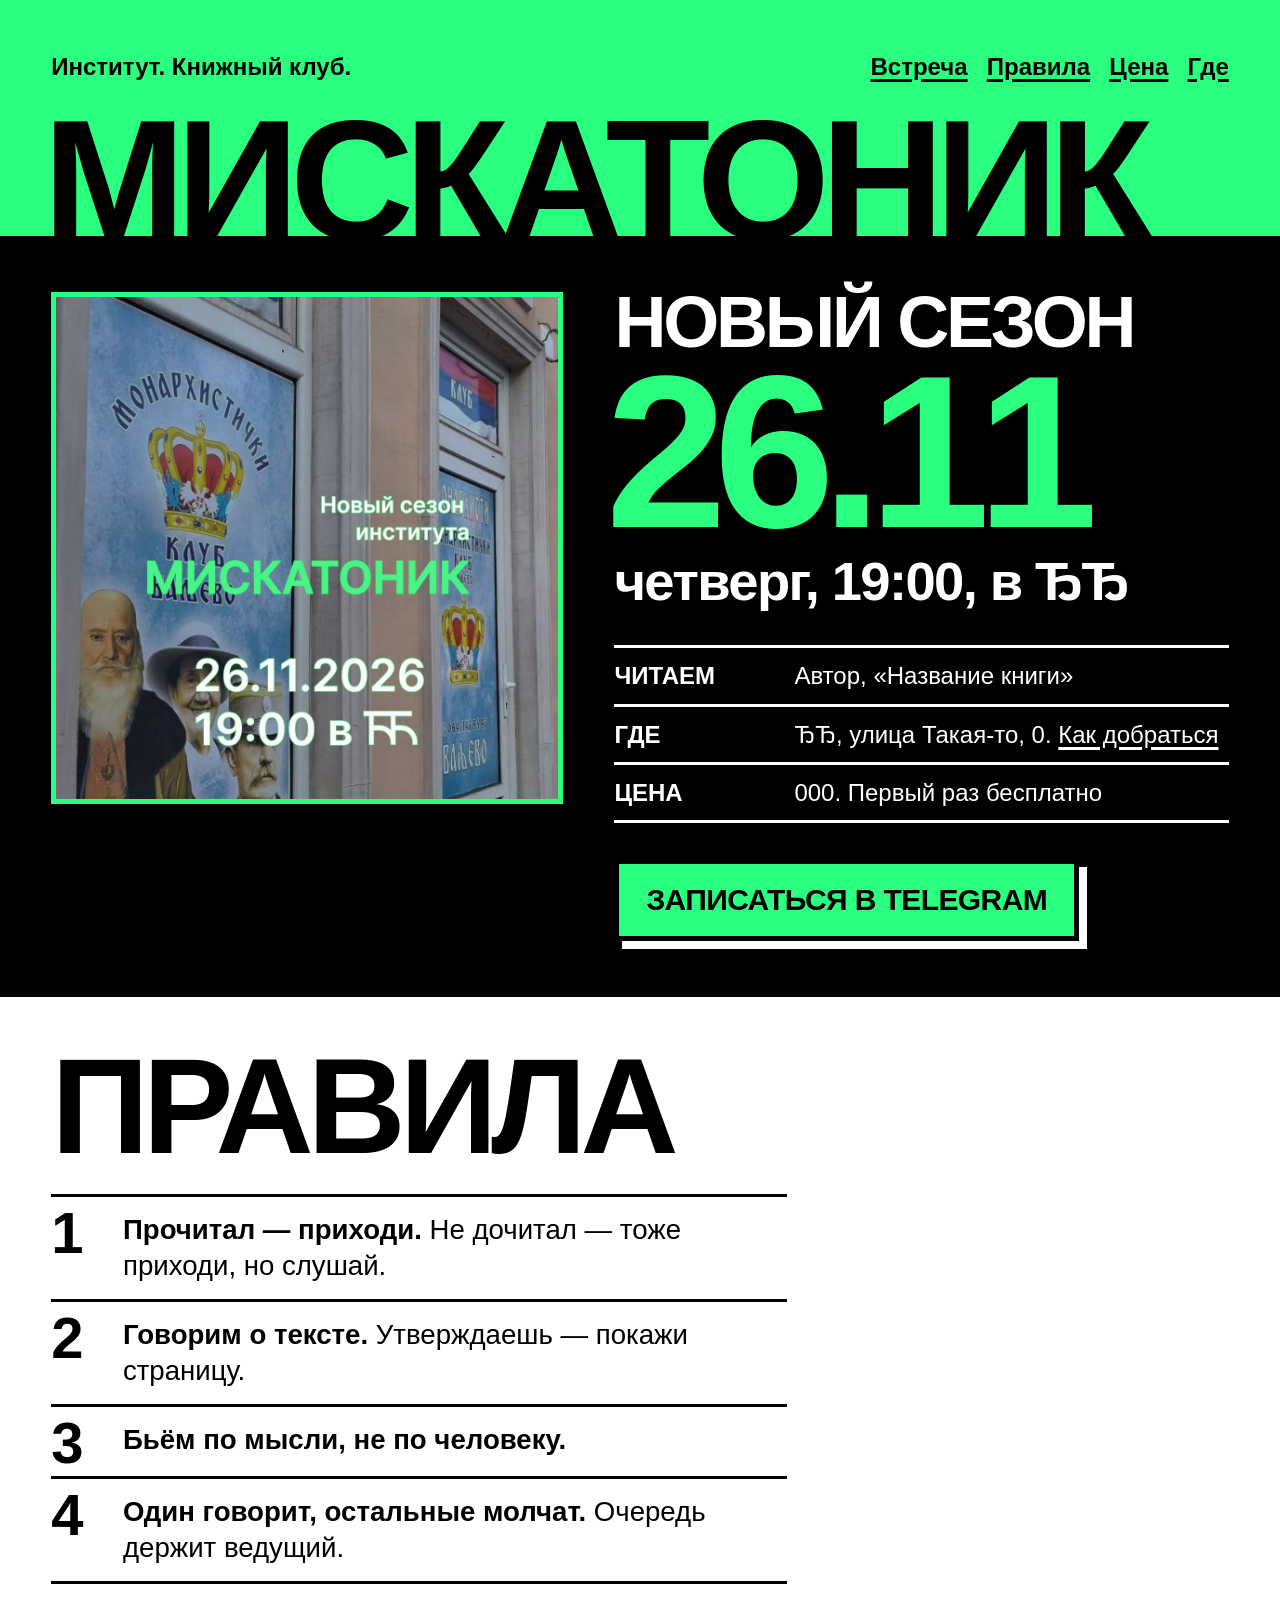
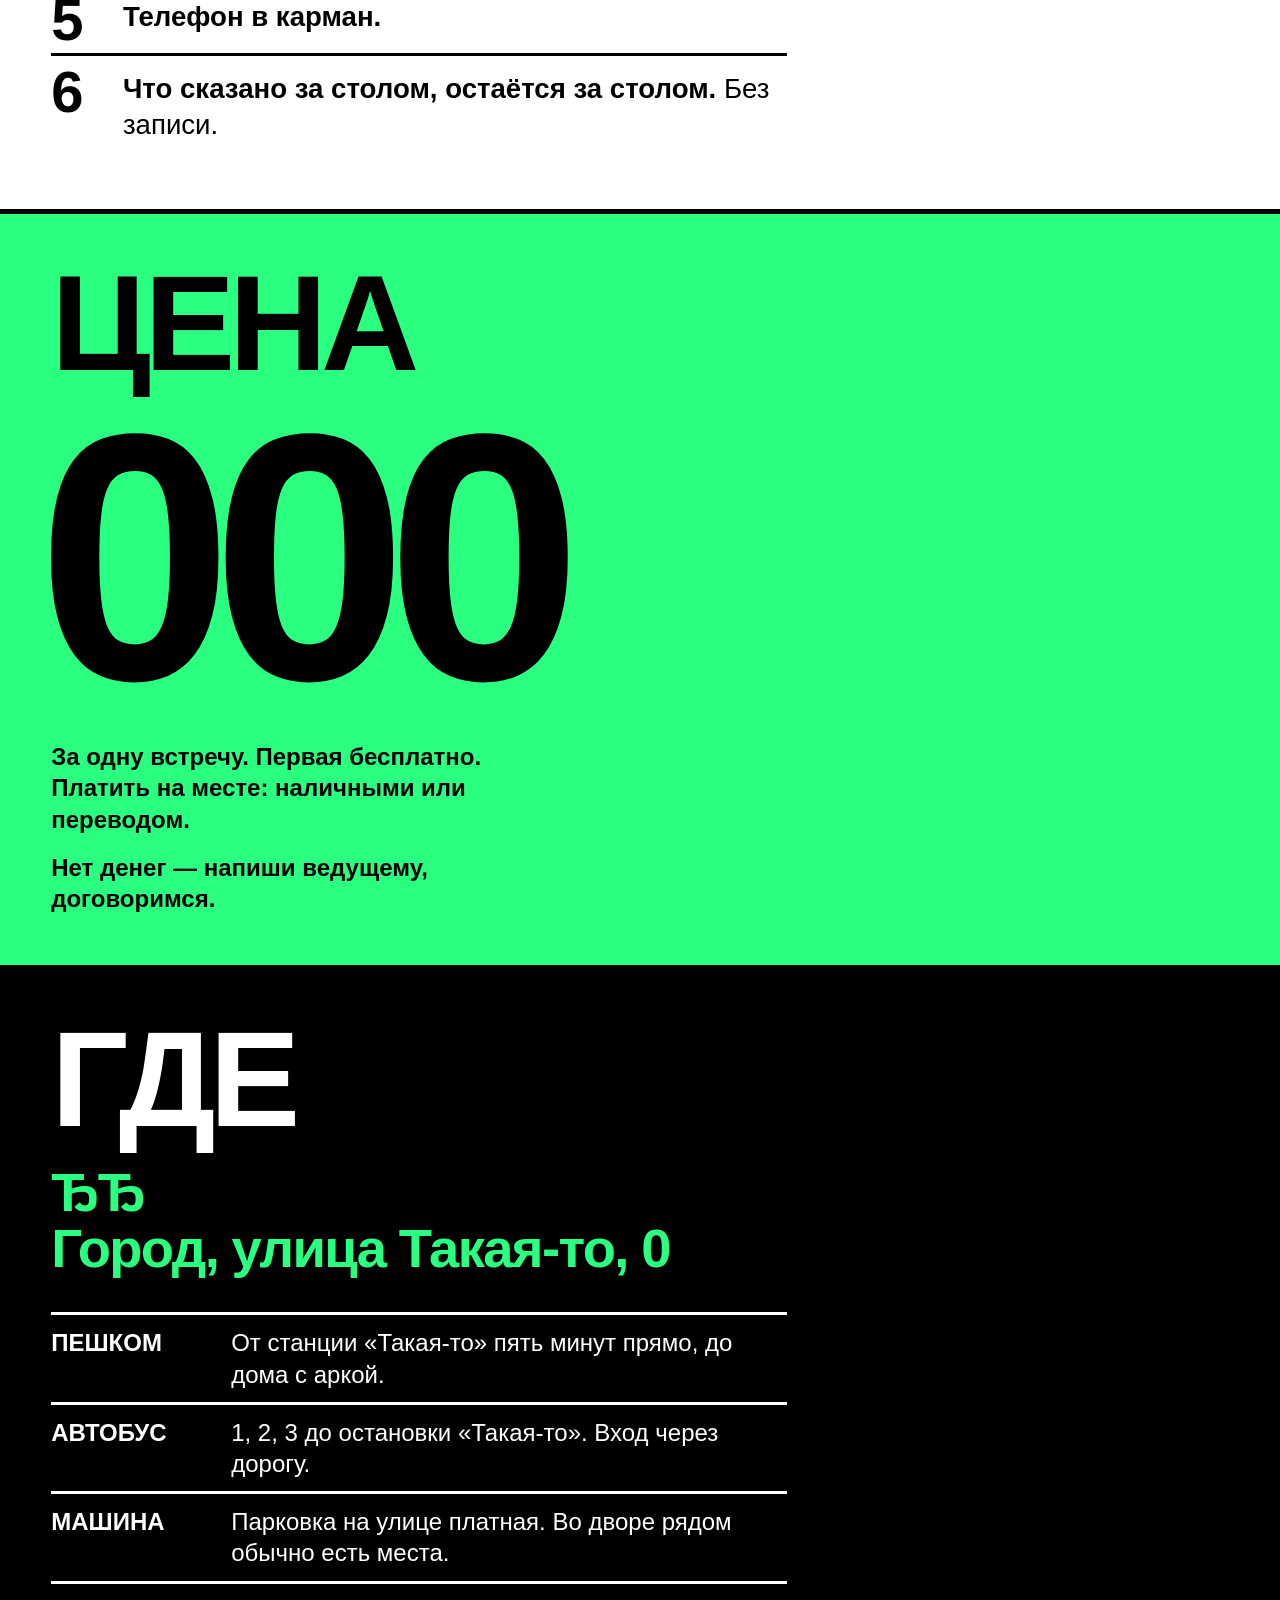
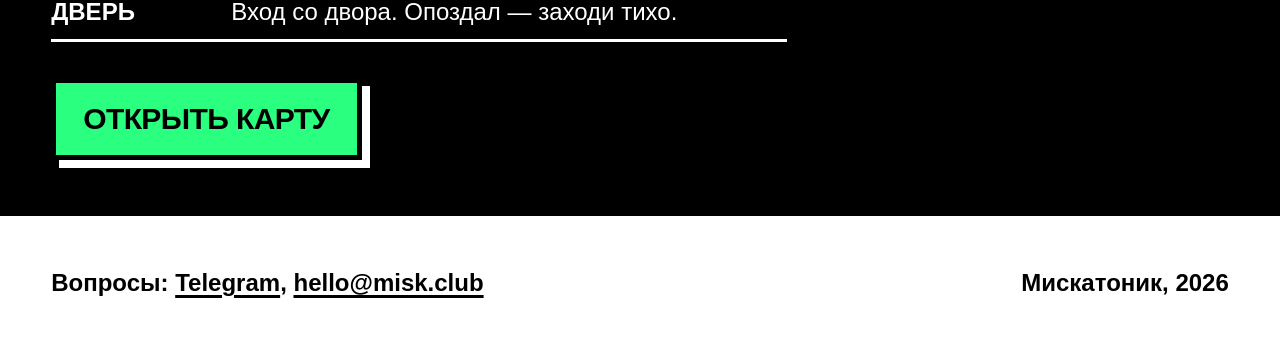
==== docs/index.html @ 35dc19da "chore: move site into docs/ and add CLAUDE.md Pages now serves only docs/, so files in the repo root" ====
<!doctype html>
<html lang="ru">
<head>
  <meta charset="utf-8">
  <meta name="viewport" content="width=device-width, initial-scale=1">
  <title>Мискатоник — книжный клуб</title>
  <meta name="description" content="Институт Мискатоник, книжный клуб. Новый сезон: 26.11.2026, 19:00. Правила, цена, как добраться.">
  <meta property="og:title" content="Мискатоник — книжный клуб">
  <meta property="og:description" content="Новый сезон: 26.11.2026, 19:00.">
  <meta property="og:image" content="https://misk.club/afisha.jpg">
  <meta property="og:type" content="website">
  <meta property="og:url" content="https://misk.club/">
  <meta name="theme-color" content="#2bff80">
  <link rel="icon" href="favicon.svg" type="image/svg+xml">
  <link rel="stylesheet" href="style.css">
</head>
<body>

<header class="top">
  <p class="kicker">Институт. Книжный клуб.</p>
  <nav>
    <a href="#vstrecha">Встреча</a>
    <a href="#pravila">Правила</a>
    <a href="#cena">Цена</a>
    <a href="#gde">Где</a>
  </nav>
  <h1>Мискатоник</h1>
</header>

<main>

  <!-- ═══ БЛИЖАЙШАЯ ВСТРЕЧА ═══
       Перед каждой встречей: заменить afisha.jpg и текст в этом блоке. -->
  <section id="vstrecha" class="meeting">
    <img class="poster" src="afisha.jpg" width="1080" height="1080"
         alt="Афиша: новый сезон института Мискатоник, 26.11.2026, 19:00, в ЂЂ">

    <div class="info">
      <h2>Новый сезон</h2>
      <p class="date"><time datetime="2026-11-26T19:00">26.11</time></p>
      <p class="time">четверг, 19:00, в ЂЂ</p>

      <dl>
        <div><dt>Читаем</dt><dd>Автор, «Название книги»</dd></div>
        <div><dt>Где</dt><dd>ЂЂ, улица Такая-то, 0. <a href="#gde">Как добраться</a></dd></div>
        <div><dt>Цена</dt><dd>000. Первый раз бесплатно</dd></div>
      </dl>

      <a class="button" href="https://t.me/CHANGE_ME">Записаться в Telegram</a>
    </div>
  </section>

  <section id="pravila" class="rules">
    <h2>Правила</h2>
    <ol>
      <li><b>Прочитал — приходи.</b> Не дочитал — тоже приходи, но слушай.</li>
      <li><b>Говорим о тексте.</b> Утверждаешь — покажи страницу.</li>
      <li><b>Бьём по мысли, не по человеку.</b></li>
      <li><b>Один говорит, остальные молчат.</b> Очередь держит ведущий.</li>
      <li><b>Телефон в карман.</b></li>
      <li><b>Что сказано за столом, остаётся за столом.</b> Без записи.</li>
    </ol>
  </section>

  <section id="cena" class="price">
    <h2>Цена</h2>
    <p class="sum">000</p>
    <p>За одну встречу. Первая бесплатно.<br>Платить на месте: наличными или переводом.</p>
    <p>Нет денег — напиши ведущему, договоримся.</p>
  </section>

  <section id="gde" class="place">
    <h2>Где</h2>
    <p class="address">ЂЂ<br>Город, улица Такая-то, 0</p>
    <dl>
      <div><dt>Пешком</dt><dd>От станции «Такая-то» пять минут прямо, до дома с аркой.</dd></div>
      <div><dt>Автобус</dt><dd>1, 2, 3 до остановки «Такая-то». Вход через дорогу.</dd></div>
      <div><dt>Машина</dt><dd>Парковка на улице платная. Во дворе рядом обычно есть места.</dd></div>
      <div><dt>Дверь</dt><dd>Вход со двора. Опоздал — заходи тихо.</dd></div>
    </dl>
    <a class="button" href="https://maps.google.com/?q=CHANGE_ME">Открыть карту</a>
  </section>

</main>

<footer>
  <p>Вопросы: <a href="https://t.me/CHANGE_ME">Telegram</a>, <a href="mailto:hello@misk.club">hello@misk.club</a></p>
  <p>Мискатоник, 2026</p>
</footer>

</body>
</html>
---- docs/style.css ----
/* Мискатоник. Три цвета, один системный шрифт, ни одного запроса наружу. */

:root {
  --green: #2bff80;
  --black: #000;
  --white: #fff;
  --line: 5px;
  --pad: clamp(1rem, 4vw, 3.5rem);
  color-scheme: light;
}

*, *::before, *::after { box-sizing: border-box; }

html { scroll-behavior: smooth; -webkit-text-size-adjust: 100%; text-size-adjust: 100%; }

body {
  margin: 0;
  background: var(--white);
  color: var(--black);
  font-family: "Helvetica Neue", Helvetica, Arial, "Liberation Sans", sans-serif;
  font-size: clamp(1.15rem, 1rem + .7vw, 1.5rem);
  line-height: 1.3;
  font-weight: 500;
}

::selection { background: var(--black); color: var(--green); }

p, h1, h2, ol, dl, dd { margin: 0; }
b { font-weight: 800; }

a { color: inherit; text-decoration-thickness: .12em; text-underline-offset: .15em; }
a:hover { background: var(--black); color: var(--green); text-decoration: none; }
a:focus-visible { outline: var(--line) solid #00f; outline-offset: 3px; }

h2 {
  font-size: clamp(3rem, 11vw, 8.5rem);
  font-weight: 900;
  line-height: .86;
  letter-spacing: -.045em;
  text-transform: uppercase;
}

section, footer { padding: var(--pad); border-top: var(--line) solid var(--black); scroll-margin-top: 0; }

/* ─── Шапка: имя во всю ширину ─── */

.top {
  display: grid;
  grid-template-columns: 1fr auto;
  align-items: start;
  gap: .5rem 2rem;
  padding: var(--pad) var(--pad) 0;
  background: var(--green);
  overflow: hidden;
}
.kicker { font-weight: 800; }
.top nav { display: flex; flex-wrap: wrap; justify-content: flex-end; gap: .1rem 1.2rem; font-weight: 800; }
.top h1 {
  grid-column: 1 / -1;
  margin: .12em 0 -.07em -.05em;
  font-size: 13.4vw;
  font-weight: 900;
  line-height: .8;
  letter-spacing: -.055em;
  text-transform: uppercase;
  white-space: nowrap;
}

/* ─── Встреча ─── */

.meeting {
  display: grid;
  gap: var(--pad);
  background: var(--black);
  color: var(--white);
}
.poster {
  display: block;
  width: 100%;
  height: auto;
  border: var(--line) solid var(--green);
}
.meeting h2 { font-size: clamp(2rem, 6vw, 4.5rem); }
.date {
  margin: .04em 0 0 -.04em;
  font-size: clamp(6.5rem, 30vw, 17rem);
  font-weight: 900;
  line-height: .82;
  letter-spacing: -.06em;
  color: var(--green);
}
.time {
  margin-top: .25em;
  font-size: clamp(1.7rem, 5.2vw, 3.4rem);
  font-weight: 900;
  line-height: 1;
  letter-spacing: -.03em;
}

dl { margin: 1.5em 0; }
dl div {
  display: grid;
  grid-template-columns: 5.2em 1fr;
  gap: 1em;
  padding: .5em 0;
  border-top: 3px solid currentColor;
}
dl div:last-child { border-bottom: 3px solid currentColor; }
dt { font-weight: 900; text-transform: uppercase; }

.meeting a:hover { background: var(--green); color: var(--black); }

.button {
  display: inline-block;
  padding: .55em .9em;
  font-size: 1.25em;
  font-weight: 900;
  text-transform: uppercase;
  letter-spacing: -.02em;
  text-decoration: none;
  color: var(--black);
  background: var(--green);
  border: var(--line) solid var(--black);
  box-shadow: 8px 8px 0 var(--black);
}
.meeting .button { box-shadow: 8px 8px 0 var(--white); }
.button:hover, .meeting .button:hover {
  background: var(--white);
  color: var(--black);
  transform: translate(8px, 8px);
  box-shadow: none;
}

/* ─── Правила ─── */

.rules ol {
  margin-top: 1.2em;
  padding: 0;
  list-style: none;
  counter-reset: r;
  max-width: 46rem;
}
.rules li {
  counter-increment: r;
  position: relative;
  min-height: 2.6em;
  padding: .55em 0 .55em 2.6em;
  border-top: 3px solid var(--black);
  font-size: 1.15em;
}
.rules li::before {
  content: counter(r);
  position: absolute;
  left: 0;
  top: .14em;
  font-size: 2.1em;
  font-weight: 900;
  line-height: 1;
  letter-spacing: -.05em;
}

/* ─── Цена ─── */

.price { background: var(--green); }
.sum {
  font-size: clamp(7rem, 34vw, 22rem);
  font-weight: 900;
  line-height: .8;
  letter-spacing: -.06em;
  margin: .1em 0 .12em -.04em;
}
.price p + p { margin-top: .7em; }
.price p:not(.sum) { max-width: 30rem; font-weight: 700; }

/* ─── Где ─── */

.place { background: var(--black); color: var(--white); }
.place .button { box-shadow: 8px 8px 0 var(--white); }
.place dl { max-width: 46rem; }
.address {
  margin-top: .5em;
  font-size: clamp(1.7rem, 5.2vw, 3.4rem);
  font-weight: 900;
  line-height: 1.02;
  letter-spacing: -.03em;
  color: var(--green);
}

footer { display: flex; flex-wrap: wrap; justify-content: space-between; gap: .5rem 2rem; font-weight: 800; }

/* ─── Широкий экран ─── */

@media (min-width: 56rem) {
  .meeting { grid-template-columns: minmax(0, 5fr) minmax(0, 6fr); align-items: start; }
  .date { font-size: clamp(8rem, 17vw, 17rem); }
  dl div { grid-template-columns: 6.5em 1fr; }
}

@media (prefers-reduced-motion: reduce) {
  html { scroll-behavior: auto; }
  .button:hover { transform: none; }
}
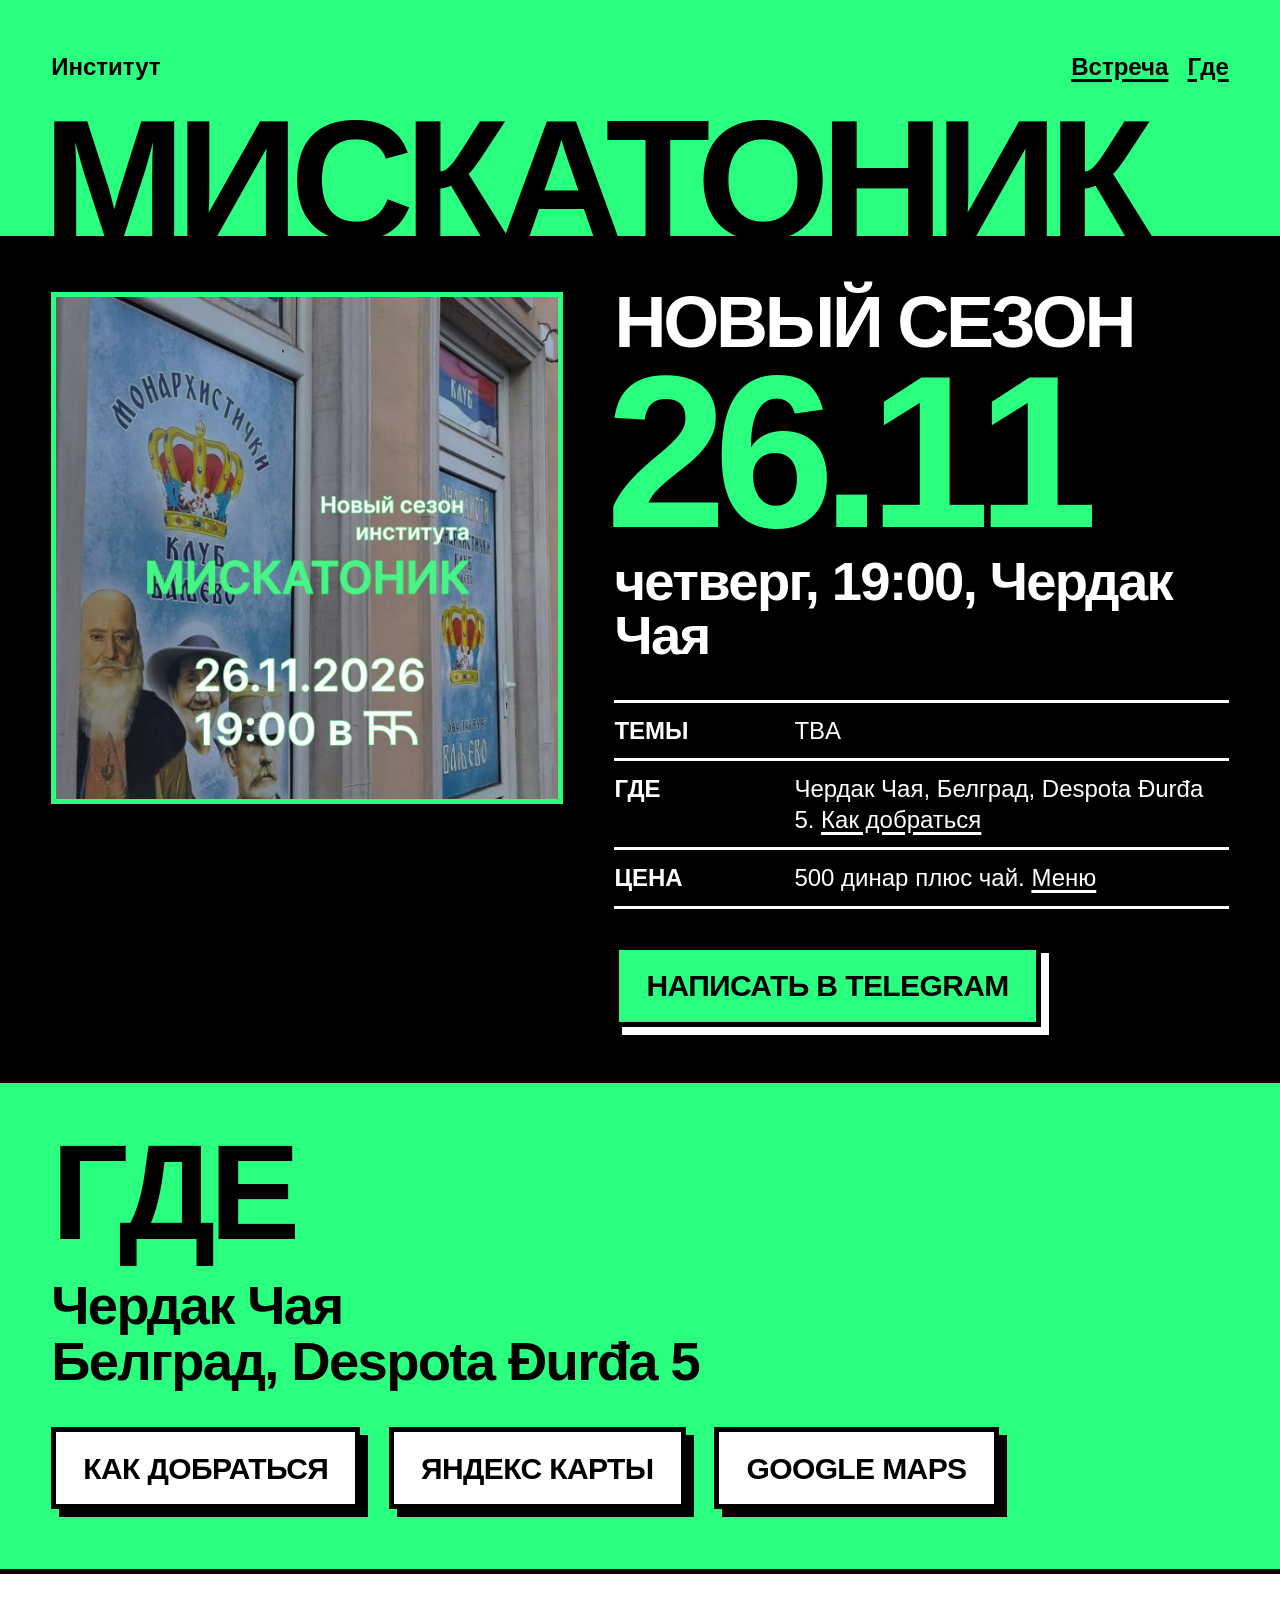
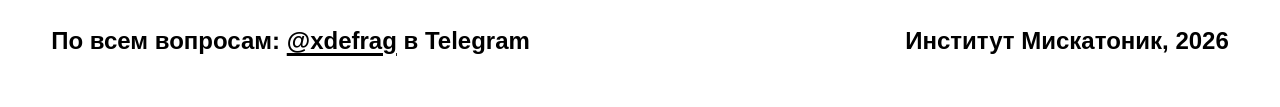
==== commit 6d57a622: "feat: replace placeholder content with real meeting details Present the site as an institute rather " ====
--- a/docs/index.html
+++ b/docs/index.html
@@ -3,25 +3,25 @@
 <head>
   <meta charset="utf-8">
   <meta name="viewport" content="width=device-width, initial-scale=1">
-  <title>Мискатоник — книжный клуб</title>
-  <meta name="description" content="Институт Мискатоник, книжный клуб. Новый сезон: 26.11.2026, 19:00. Правила, цена, как добраться.">
-  <meta property="og:title" content="Мискатоник — книжный клуб">
-  <meta property="og:description" content="Новый сезон: 26.11.2026, 19:00.">
+  <title>Институт Мискатоник</title>
+  <meta name="description" content="Институт Мискатоник. Новый сезон: 26.11.2026, 19:00, Чердак Чая, Белград.">
+  <meta property="og:title" content="Институт Мискатоник">
+  <meta property="og:description" content="Новый сезон: 26.11.2026, 19:00, Чердак Чая, Белград.">
   <meta property="og:image" content="https://misk.club/afisha.jpg">
   <meta property="og:type" content="website">
   <meta property="og:url" content="https://misk.club/">
   <meta name="theme-color" content="#2bff80">
-  <link rel="icon" href="favicon.svg" type="image/svg+xml">
+  <link rel="icon" href="favicon.ico" sizes="48x48">
+  <link rel="icon" href="favicon.png" type="image/png" sizes="192x192">
+  <link rel="apple-touch-icon" href="apple-touch-icon.png">
   <link rel="stylesheet" href="style.css">
 </head>
 <body>
 
 <header class="top">
-  <p class="kicker">Институт. Книжный клуб.</p>
+  <p class="kicker">Институт</p>
   <nav>
     <a href="#vstrecha">Встреча</a>
-    <a href="#pravila">Правила</a>
-    <a href="#cena">Цена</a>
     <a href="#gde">Где</a>
   </nav>
   <h1>Мискатоник</h1>
@@ -33,59 +33,38 @@
        Перед каждой встречей: заменить afisha.jpg и текст в этом блоке. -->
   <section id="vstrecha" class="meeting">
     <img class="poster" src="afisha.jpg" width="1080" height="1080"
-         alt="Афиша: новый сезон института Мискатоник, 26.11.2026, 19:00, в ЂЂ">
+         alt="Афиша: новый сезон института Мискатоник, 26.11.2026, 19:00">
 
     <div class="info">
       <h2>Новый сезон</h2>
       <p class="date"><time datetime="2026-11-26T19:00">26.11</time></p>
-      <p class="time">четверг, 19:00, в ЂЂ</p>
+      <p class="time">четверг, 19:00, Чердак Чая</p>
 
       <dl>
-        <div><dt>Читаем</dt><dd>Автор, «Название книги»</dd></div>
-        <div><dt>Где</dt><dd>ЂЂ, улица Такая-то, 0. <a href="#gde">Как добраться</a></dd></div>
-        <div><dt>Цена</dt><dd>000. Первый раз бесплатно</dd></div>
+        <div><dt>Темы</dt><dd>TBA</dd></div>
+        <div><dt>Где</dt><dd>Чердак Чая, Белград, Despota Đurđa 5. <a href="#gde">Как добраться</a></dd></div>
+        <div><dt>Цена</dt><dd>500 динар плюс чай. <a href="https://t.me/cardak_caja/645">Меню</a></dd></div>
       </dl>
 
-      <a class="button" href="https://t.me/CHANGE_ME">Записаться в Telegram</a>
+      <a class="button" href="https://t.me/xdefrag">Написать в Telegram</a>
     </div>
-  </section>
-
-  <section id="pravila" class="rules">
-    <h2>Правила</h2>
-    <ol>
-      <li><b>Прочитал — приходи.</b> Не дочитал — тоже приходи, но слушай.</li>
-      <li><b>Говорим о тексте.</b> Утверждаешь — покажи страницу.</li>
-      <li><b>Бьём по мысли, не по человеку.</b></li>
-      <li><b>Один говорит, остальные молчат.</b> Очередь держит ведущий.</li>
-      <li><b>Телефон в карман.</b></li>
-      <li><b>Что сказано за столом, остаётся за столом.</b> Без записи.</li>
-    </ol>
-  </section>
-
-  <section id="cena" class="price">
-    <h2>Цена</h2>
-    <p class="sum">000</p>
-    <p>За одну встречу. Первая бесплатно.<br>Платить на месте: наличными или переводом.</p>
-    <p>Нет денег — напиши ведущему, договоримся.</p>
   </section>
 
   <section id="gde" class="place">
     <h2>Где</h2>
-    <p class="address">ЂЂ<br>Город, улица Такая-то, 0</p>
-    <dl>
-      <div><dt>Пешком</dt><dd>От станции «Такая-то» пять минут прямо, до дома с аркой.</dd></div>
-      <div><dt>Автобус</dt><dd>1, 2, 3 до остановки «Такая-то». Вход через дорогу.</dd></div>
-      <div><dt>Машина</dt><dd>Парковка на улице платная. Во дворе рядом обычно есть места.</dd></div>
-      <div><dt>Дверь</dt><dd>Вход со двора. Опоздал — заходи тихо.</dd></div>
-    </dl>
-    <a class="button" href="https://maps.google.com/?q=CHANGE_ME">Открыть карту</a>
+    <p class="address">Чердак Чая<br>Белград, Despota Đurđa 5</p>
+    <p class="buttons">
+      <a class="button" href="https://t.me/cardak_caja/670">Как добраться</a>
+      <a class="button" href="https://yandex.com/maps/-/CHulU-nl">Яндекс Карты</a>
+      <a class="button" href="https://maps.app.goo.gl/wamKNVXH8pqMKkBo6">Google Maps</a>
+    </p>
   </section>
 
 </main>
 
 <footer>
-  <p>Вопросы: <a href="https://t.me/CHANGE_ME">Telegram</a>, <a href="mailto:hello@misk.club">hello@misk.club</a></p>
-  <p>Мискатоник, 2026</p>
+  <p>По всем вопросам: <a href="https://t.me/xdefrag">@xdefrag</a> в Telegram</p>
+  <p>Институт Мискатоник, 2026</p>
 </footer>
 
 </body>
--- a/docs/style.css
+++ b/docs/style.css
@@ -131,60 +131,19 @@
   box-shadow: none;
 }
 
-/* ─── Правила ─── */
-
-.rules ol {
-  margin-top: 1.2em;
-  padding: 0;
-  list-style: none;
-  counter-reset: r;
-  max-width: 46rem;
-}
-.rules li {
-  counter-increment: r;
-  position: relative;
-  min-height: 2.6em;
-  padding: .55em 0 .55em 2.6em;
-  border-top: 3px solid var(--black);
-  font-size: 1.15em;
-}
-.rules li::before {
-  content: counter(r);
-  position: absolute;
-  left: 0;
-  top: .14em;
-  font-size: 2.1em;
-  font-weight: 900;
-  line-height: 1;
-  letter-spacing: -.05em;
-}
-
-/* ─── Цена ─── */
-
-.price { background: var(--green); }
-.sum {
-  font-size: clamp(7rem, 34vw, 22rem);
-  font-weight: 900;
-  line-height: .8;
-  letter-spacing: -.06em;
-  margin: .1em 0 .12em -.04em;
-}
-.price p + p { margin-top: .7em; }
-.price p:not(.sum) { max-width: 30rem; font-weight: 700; }
-
 /* ─── Где ─── */
 
-.place { background: var(--black); color: var(--white); }
-.place .button { box-shadow: 8px 8px 0 var(--white); }
-.place dl { max-width: 46rem; }
+.place { background: var(--green); }
 .address {
   margin-top: .5em;
   font-size: clamp(1.7rem, 5.2vw, 3.4rem);
   font-weight: 900;
   line-height: 1.02;
   letter-spacing: -.03em;
-  color: var(--green);
 }
+.buttons { display: flex; flex-wrap: wrap; gap: 1.4rem 1.8rem; margin: 1.6em 0 8px; }
+.place .button { background: var(--white); }
+.place .button:hover { background: var(--black); color: var(--green); }
 
 footer { display: flex; flex-wrap: wrap; justify-content: space-between; gap: .5rem 2rem; font-weight: 800; }
 
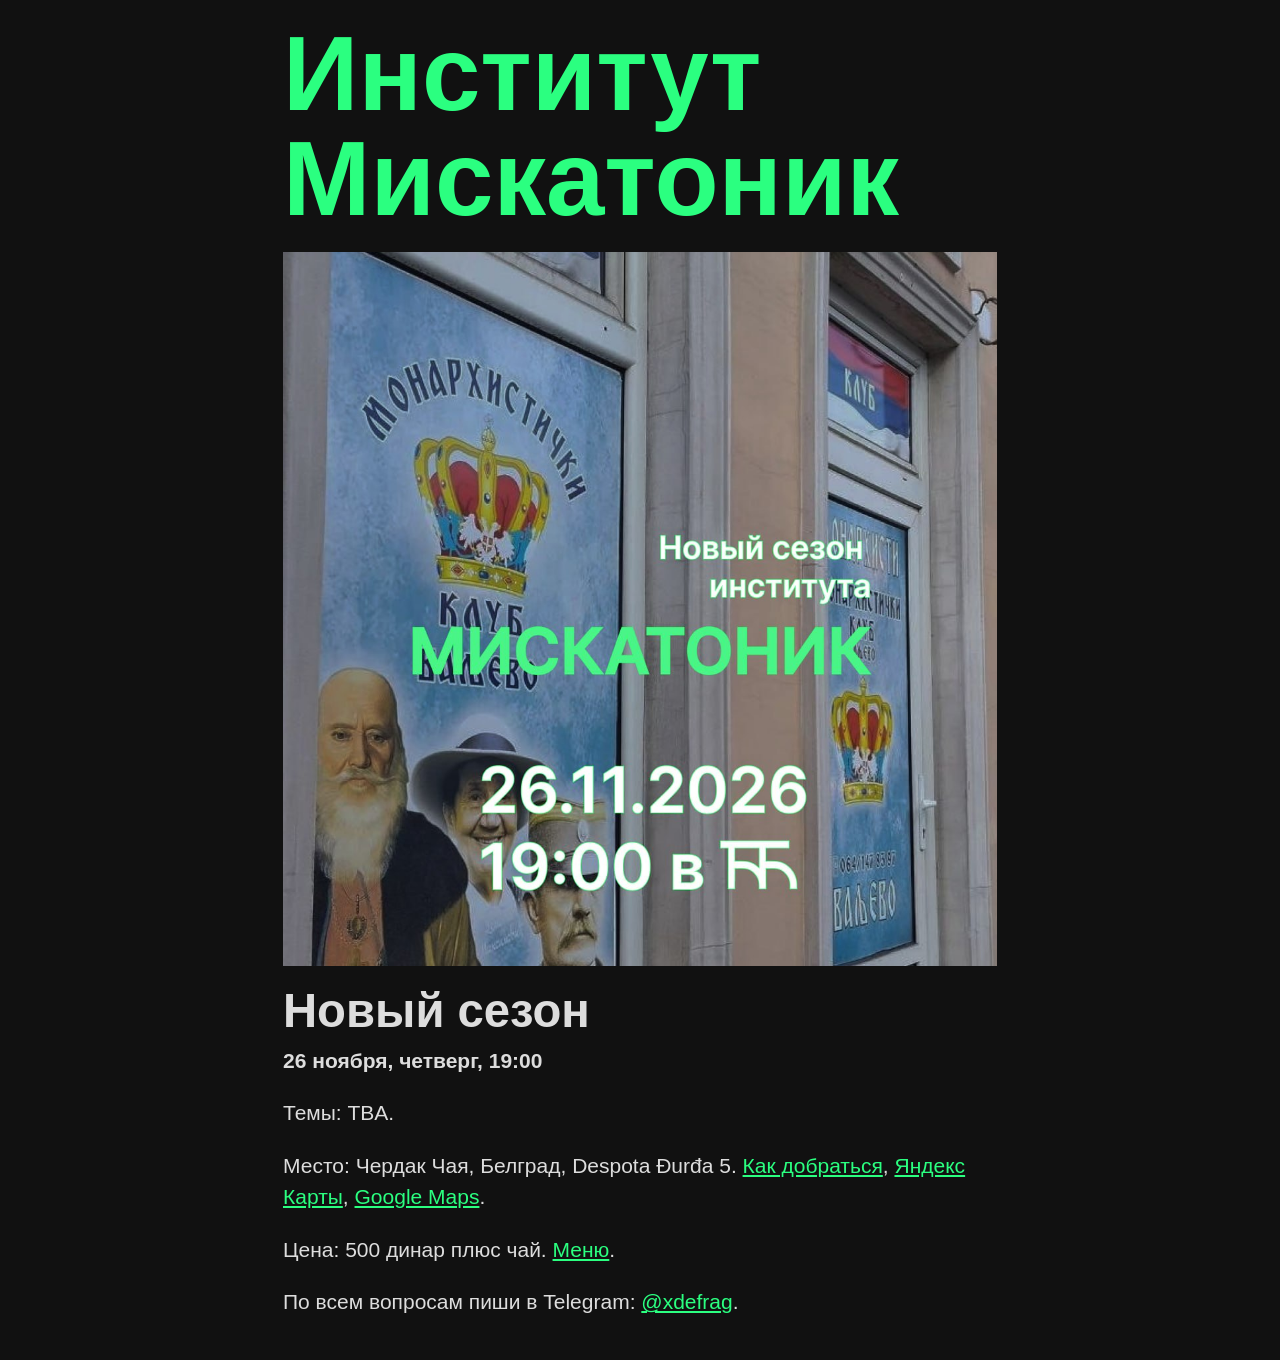
==== commit 2ec012ab: "feat: redesign as a minimal single-column text page Follow brutalist-web.design: one heading, the po" ====
--- a/docs/index.html
+++ b/docs/index.html
@@ -10,7 +10,7 @@
   <meta property="og:image" content="https://misk.club/afisha.jpg">
   <meta property="og:type" content="website">
   <meta property="og:url" content="https://misk.club/">
-  <meta name="theme-color" content="#2bff80">
+  <meta name="theme-color" content="#111111">
   <link rel="icon" href="favicon.ico" sizes="48x48">
   <link rel="icon" href="favicon.png" type="image/png" sizes="192x192">
   <link rel="apple-touch-icon" href="apple-touch-icon.png">
@@ -18,54 +18,26 @@
 </head>
 <body>
 
-<header class="top">
-  <p class="kicker">Институт</p>
-  <nav>
-    <a href="#vstrecha">Встреча</a>
-    <a href="#gde">Где</a>
-  </nav>
-  <h1>Мискатоник</h1>
-</header>
+<h1>Институт Мискатоник</h1>
 
-<main>
+<!-- Перед каждой встречей: заменить afisha.jpg и текст ниже. -->
+<img src="afisha.jpg" width="1080" height="1080"
+     alt="Афиша: новый сезон института Мискатоник, 26.11.2026, 19:00">
 
-  <!-- ═══ БЛИЖАЙШАЯ ВСТРЕЧА ═══
-       Перед каждой встречей: заменить afisha.jpg и текст в этом блоке. -->
-  <section id="vstrecha" class="meeting">
-    <img class="poster" src="afisha.jpg" width="1080" height="1080"
-         alt="Афиша: новый сезон института Мискатоник, 26.11.2026, 19:00">
+<h2>Новый сезон</h2>
 
-    <div class="info">
-      <h2>Новый сезон</h2>
-      <p class="date"><time datetime="2026-11-26T19:00">26.11</time></p>
-      <p class="time">четверг, 19:00, Чердак Чая</p>
+<p><b><time datetime="2026-11-26T19:00">26 ноября, четверг, 19:00</time></b></p>
 
-      <dl>
-        <div><dt>Темы</dt><dd>TBA</dd></div>
-        <div><dt>Где</dt><dd>Чердак Чая, Белград, Despota Đurđa 5. <a href="#gde">Как добраться</a></dd></div>
-        <div><dt>Цена</dt><dd>500 динар плюс чай. <a href="https://t.me/cardak_caja/645">Меню</a></dd></div>
-      </dl>
+<p>Темы: TBA.</p>
 
-      <a class="button" href="https://t.me/xdefrag">Написать в Telegram</a>
-    </div>
-  </section>
+<p>Место: Чердак Чая, Белград, Despota Đurđa 5.
+<a href="https://t.me/cardak_caja/670">Как добраться</a>,
+<a href="https://yandex.com/maps/-/CHulU-nl">Яндекс Карты</a>,
+<a href="https://maps.app.goo.gl/wamKNVXH8pqMKkBo6">Google Maps</a>.</p>
 
-  <section id="gde" class="place">
-    <h2>Где</h2>
-    <p class="address">Чердак Чая<br>Белград, Despota Đurđa 5</p>
-    <p class="buttons">
-      <a class="button" href="https://t.me/cardak_caja/670">Как добраться</a>
-      <a class="button" href="https://yandex.com/maps/-/CHulU-nl">Яндекс Карты</a>
-      <a class="button" href="https://maps.app.goo.gl/wamKNVXH8pqMKkBo6">Google Maps</a>
-    </p>
-  </section>
+<p>Цена: 500 динар плюс чай. <a href="https://t.me/cardak_caja/645">Меню</a>.</p>
 
-</main>
-
-<footer>
-  <p>По всем вопросам: <a href="https://t.me/xdefrag">@xdefrag</a> в Telegram</p>
-  <p>Институт Мискатоник, 2026</p>
-</footer>
+<p>По всем вопросам пиши в Telegram: <a href="https://t.me/xdefrag">@xdefrag</a>.</p>
 
 </body>
 </html>
--- a/docs/style.css
+++ b/docs/style.css
@@ -1,161 +1,26 @@
-/* Мискатоник. Три цвета, один системный шрифт, ни одного запроса наружу. */
+/* Мискатоник. По мотивам brutalist-web.design: тёмный фон, гротеск, зелёный с афиши. */
 
-:root {
-  --green: #2bff80;
-  --black: #000;
-  --white: #fff;
-  --line: 5px;
-  --pad: clamp(1rem, 4vw, 3.5rem);
-  color-scheme: light;
+html { font-size: 21px; -webkit-text-size-adjust: 100%; text-size-adjust: 100%; color-scheme: dark; }
+
+body {
+  max-width: 34em;
+  margin: 0 auto;
+  padding: 1rem;
+  background: #111;
+  color: #ddd;
+  font-family: "Helvetica Neue", Helvetica, Arial, sans-serif;
+  line-height: 1.5;
 }
 
-*, *::before, *::after { box-sizing: border-box; }
+h1, h2 { line-height: 1; }
+h1 { margin: 0 0 1rem; font-size: min(3rem, 13vw); color: #2bff80; }
+h2 { margin: 1rem 0 .5rem; font-size: 2.25rem; }
+p { margin: 0 0 1em; }
 
-html { scroll-behavior: smooth; -webkit-text-size-adjust: 100%; text-size-adjust: 100%; }
+img { display: block; width: 100%; height: auto; }
 
-body {
-  margin: 0;
-  background: var(--white);
-  color: var(--black);
-  font-family: "Helvetica Neue", Helvetica, Arial, "Liberation Sans", sans-serif;
-  font-size: clamp(1.15rem, 1rem + .7vw, 1.5rem);
-  line-height: 1.3;
-  font-weight: 500;
+a:link, a:visited { color: #2bff80; }
+
+@media (min-width: 30em) {
+  h1 { font-size: 5rem; }
 }
-
-::selection { background: var(--black); color: var(--green); }
-
-p, h1, h2, ol, dl, dd { margin: 0; }
-b { font-weight: 800; }
-
-a { color: inherit; text-decoration-thickness: .12em; text-underline-offset: .15em; }
-a:hover { background: var(--black); color: var(--green); text-decoration: none; }
-a:focus-visible { outline: var(--line) solid #00f; outline-offset: 3px; }
-
-h2 {
-  font-size: clamp(3rem, 11vw, 8.5rem);
-  font-weight: 900;
-  line-height: .86;
-  letter-spacing: -.045em;
-  text-transform: uppercase;
-}
-
-section, footer { padding: var(--pad); border-top: var(--line) solid var(--black); scroll-margin-top: 0; }
-
-/* ─── Шапка: имя во всю ширину ─── */
-
-.top {
-  display: grid;
-  grid-template-columns: 1fr auto;
-  align-items: start;
-  gap: .5rem 2rem;
-  padding: var(--pad) var(--pad) 0;
-  background: var(--green);
-  overflow: hidden;
-}
-.kicker { font-weight: 800; }
-.top nav { display: flex; flex-wrap: wrap; justify-content: flex-end; gap: .1rem 1.2rem; font-weight: 800; }
-.top h1 {
-  grid-column: 1 / -1;
-  margin: .12em 0 -.07em -.05em;
-  font-size: 13.4vw;
-  font-weight: 900;
-  line-height: .8;
-  letter-spacing: -.055em;
-  text-transform: uppercase;
-  white-space: nowrap;
-}
-
-/* ─── Встреча ─── */
-
-.meeting {
-  display: grid;
-  gap: var(--pad);
-  background: var(--black);
-  color: var(--white);
-}
-.poster {
-  display: block;
-  width: 100%;
-  height: auto;
-  border: var(--line) solid var(--green);
-}
-.meeting h2 { font-size: clamp(2rem, 6vw, 4.5rem); }
-.date {
-  margin: .04em 0 0 -.04em;
-  font-size: clamp(6.5rem, 30vw, 17rem);
-  font-weight: 900;
-  line-height: .82;
-  letter-spacing: -.06em;
-  color: var(--green);
-}
-.time {
-  margin-top: .25em;
-  font-size: clamp(1.7rem, 5.2vw, 3.4rem);
-  font-weight: 900;
-  line-height: 1;
-  letter-spacing: -.03em;
-}
-
-dl { margin: 1.5em 0; }
-dl div {
-  display: grid;
-  grid-template-columns: 5.2em 1fr;
-  gap: 1em;
-  padding: .5em 0;
-  border-top: 3px solid currentColor;
-}
-dl div:last-child { border-bottom: 3px solid currentColor; }
-dt { font-weight: 900; text-transform: uppercase; }
-
-.meeting a:hover { background: var(--green); color: var(--black); }
-
-.button {
-  display: inline-block;
-  padding: .55em .9em;
-  font-size: 1.25em;
-  font-weight: 900;
-  text-transform: uppercase;
-  letter-spacing: -.02em;
-  text-decoration: none;
-  color: var(--black);
-  background: var(--green);
-  border: var(--line) solid var(--black);
-  box-shadow: 8px 8px 0 var(--black);
-}
-.meeting .button { box-shadow: 8px 8px 0 var(--white); }
-.button:hover, .meeting .button:hover {
-  background: var(--white);
-  color: var(--black);
-  transform: translate(8px, 8px);
-  box-shadow: none;
-}
-
-/* ─── Где ─── */
-
-.place { background: var(--green); }
-.address {
-  margin-top: .5em;
-  font-size: clamp(1.7rem, 5.2vw, 3.4rem);
-  font-weight: 900;
-  line-height: 1.02;
-  letter-spacing: -.03em;
-}
-.buttons { display: flex; flex-wrap: wrap; gap: 1.4rem 1.8rem; margin: 1.6em 0 8px; }
-.place .button { background: var(--white); }
-.place .button:hover { background: var(--black); color: var(--green); }
-
-footer { display: flex; flex-wrap: wrap; justify-content: space-between; gap: .5rem 2rem; font-weight: 800; }
-
-/* ─── Широкий экран ─── */
-
-@media (min-width: 56rem) {
-  .meeting { grid-template-columns: minmax(0, 5fr) minmax(0, 6fr); align-items: start; }
-  .date { font-size: clamp(8rem, 17vw, 17rem); }
-  dl div { grid-template-columns: 6.5em 1fr; }
-}
-
-@media (prefers-reduced-motion: reduce) {
-  html { scroll-behavior: auto; }
-  .button:hover { transform: none; }
-}
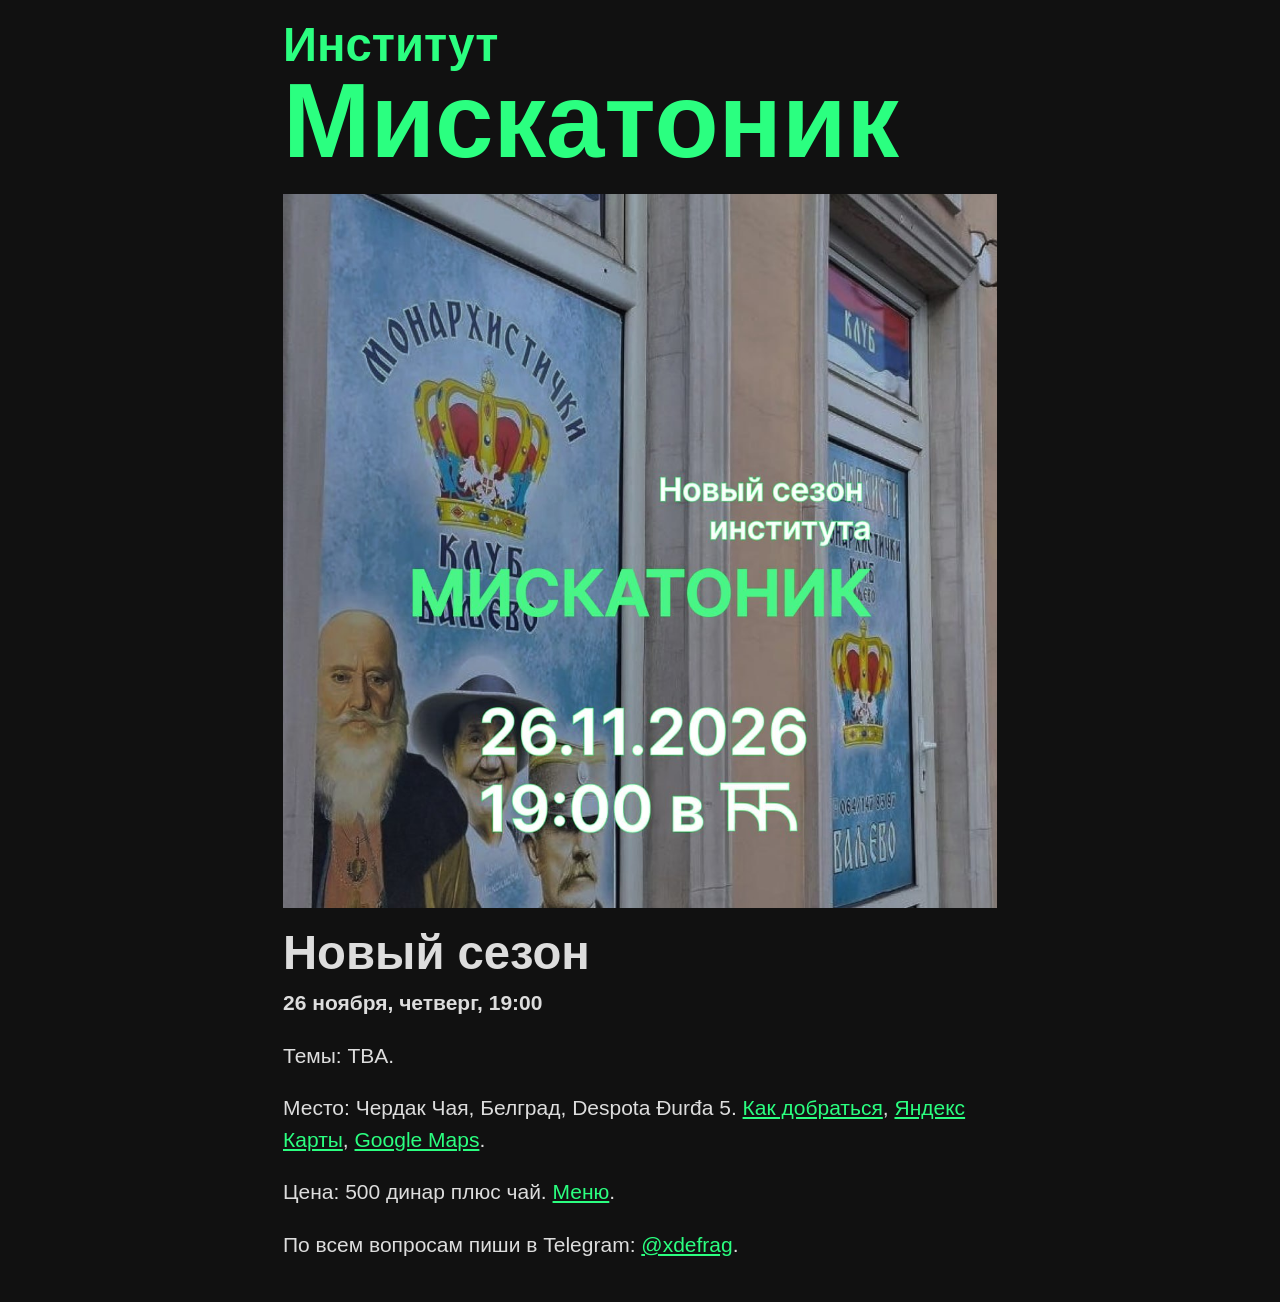
==== commit 97a5f564: "feat: set «Институт» as a smaller line above the wordmark Co-Authored-By: Claude Fable 5.2 <noreply@" ====
--- a/docs/index.html
+++ b/docs/index.html
@@ -18,7 +18,7 @@
 </head>
 <body>
 
-<h1>Институт Мискатоник</h1>
+<h1><small>Институт</small> Мискатоник</h1>
 
 <!-- Перед каждой встречей: заменить afisha.jpg и текст ниже. -->
 <img src="afisha.jpg" width="1080" height="1080"
--- a/docs/style.css
+++ b/docs/style.css
@@ -14,6 +14,7 @@
 
 h1, h2 { line-height: 1; }
 h1 { margin: 0 0 1rem; font-size: min(3rem, 13vw); color: #2bff80; }
+h1 small { display: block; font-size: 1.5rem; }
 h2 { margin: 1rem 0 .5rem; font-size: 2.25rem; }
 p { margin: 0 0 1em; }
 
@@ -23,4 +24,5 @@
 
 @media (min-width: 30em) {
   h1 { font-size: 5rem; }
+  h1 small { font-size: 2.25rem; }
 }
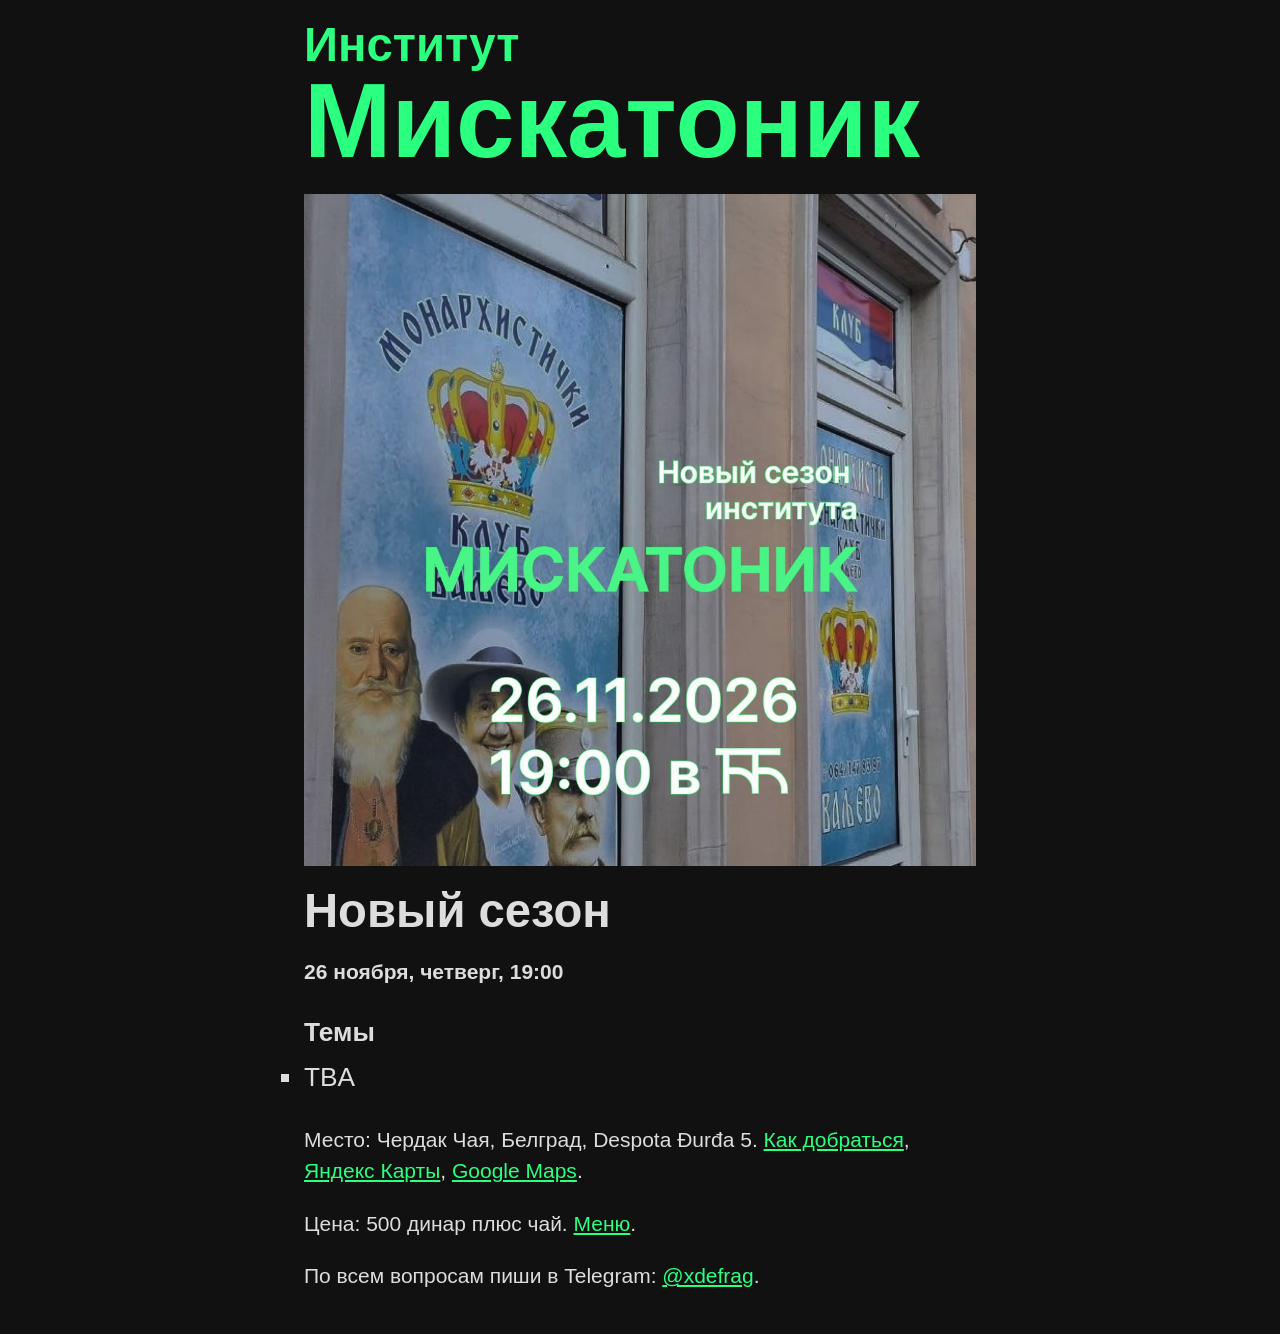
==== commit 2b463041: "refactor: style the page with vendored Tachyons classes Move layout and typography into Tachyons uti" ====
--- a/docs/index.html
+++ b/docs/index.html
@@ -14,21 +14,28 @@
   <link rel="icon" href="favicon.ico" sizes="48x48">
   <link rel="icon" href="favicon.png" type="image/png" sizes="192x192">
   <link rel="apple-touch-icon" href="apple-touch-icon.png">
+  <link rel="stylesheet" href="tachyons.min.css">
   <link rel="stylesheet" href="style.css">
 </head>
-<body>
+<body class="bg-near-black helvetica lh-copy">
+<main class="pa3 center measure-wide">
 
-<h1><small>Институт</small> Мискатоник</h1>
+<h1 class="f-subheadline-ns f2 lh-solid mt0 mb3 accent"><small class="f2-ns f4 db">Институт</small> Мискатоник</h1>
 
-<!-- Перед каждой встречей: заменить afisha.jpg и текст ниже. -->
-<img src="afisha.jpg" width="1080" height="1080"
+<!-- Перед каждой встречей: заменить afisha.jpg и текст ниже.
+     Классы — из Tachyons (https://tachyons.io/docs/), свои только в style.css. -->
+<img class="db w-100 h-auto" src="afisha.jpg" width="1080" height="1080"
      alt="Афиша: новый сезон института Мискатоник, 26.11.2026, 19:00">
 
-<h2>Новый сезон</h2>
+<h2 class="f2 lh-solid mt3 mb2">Новый сезон</h2>
 
-<p><b><time datetime="2026-11-26T19:00">26 ноября, четверг, 19:00</time></b></p>
+<p class="b"><time datetime="2026-11-26T19:00">26 ноября, четверг, 19:00</time></p>
 
-<p>Темы: TBA.</p>
+<!-- Темы: по одной на строку, каждая в своём <li>…</li>. -->
+<h3 class="f4 mb1">Темы</h3>
+<ul class="f4 mt0 pl0-ns pl3 lst-square lsp-outside">
+  <li>TBA</li>
+</ul>
 
 <p>Место: Чердак Чая, Белград, Despota Đurđa 5.
 <a href="https://t.me/cardak_caja/670">Как добраться</a>,
@@ -39,5 +46,6 @@
 
 <p>По всем вопросам пиши в Telegram: <a href="https://t.me/xdefrag">@xdefrag</a>.</p>
 
+</main>
 </body>
 </html>
--- a/docs/style.css
+++ b/docs/style.css
@@ -1,28 +1,10 @@
-/* Мискатоник. По мотивам brutalist-web.design: тёмный фон, гротеск, зелёный с афиши. */
+/* Мискатоник. Вёрстка на классах Tachyons (tachyons.min.css);
+   здесь только то, чего в Tachyons нет. */
 
-html { font-size: 21px; -webkit-text-size-adjust: 100%; text-size-adjust: 100%; color-scheme: dark; }
+html { font-size: 21px; color-scheme: dark; }
+body { color: #ddd; }
 
-body {
-  max-width: 34em;
-  margin: 0 auto;
-  padding: 1rem;
-  background: #111;
-  color: #ddd;
-  font-family: "Helvetica Neue", Helvetica, Arial, sans-serif;
-  line-height: 1.5;
-}
+.accent, a:link, a:visited { color: #2bff80; }
 
-h1, h2 { line-height: 1; }
-h1 { margin: 0 0 1rem; font-size: min(3rem, 13vw); color: #2bff80; }
-h1 small { display: block; font-size: 1.5rem; }
-h2 { margin: 1rem 0 .5rem; font-size: 2.25rem; }
-p { margin: 0 0 1em; }
-
-img { display: block; width: 100%; height: auto; }
-
-a:link, a:visited { color: #2bff80; }
-
-@media (min-width: 30em) {
-  h1 { font-size: 5rem; }
-  h1 small { font-size: 2.25rem; }
-}
+.lst-square { list-style-type: square; }
+.lsp-outside { list-style-position: outside; }
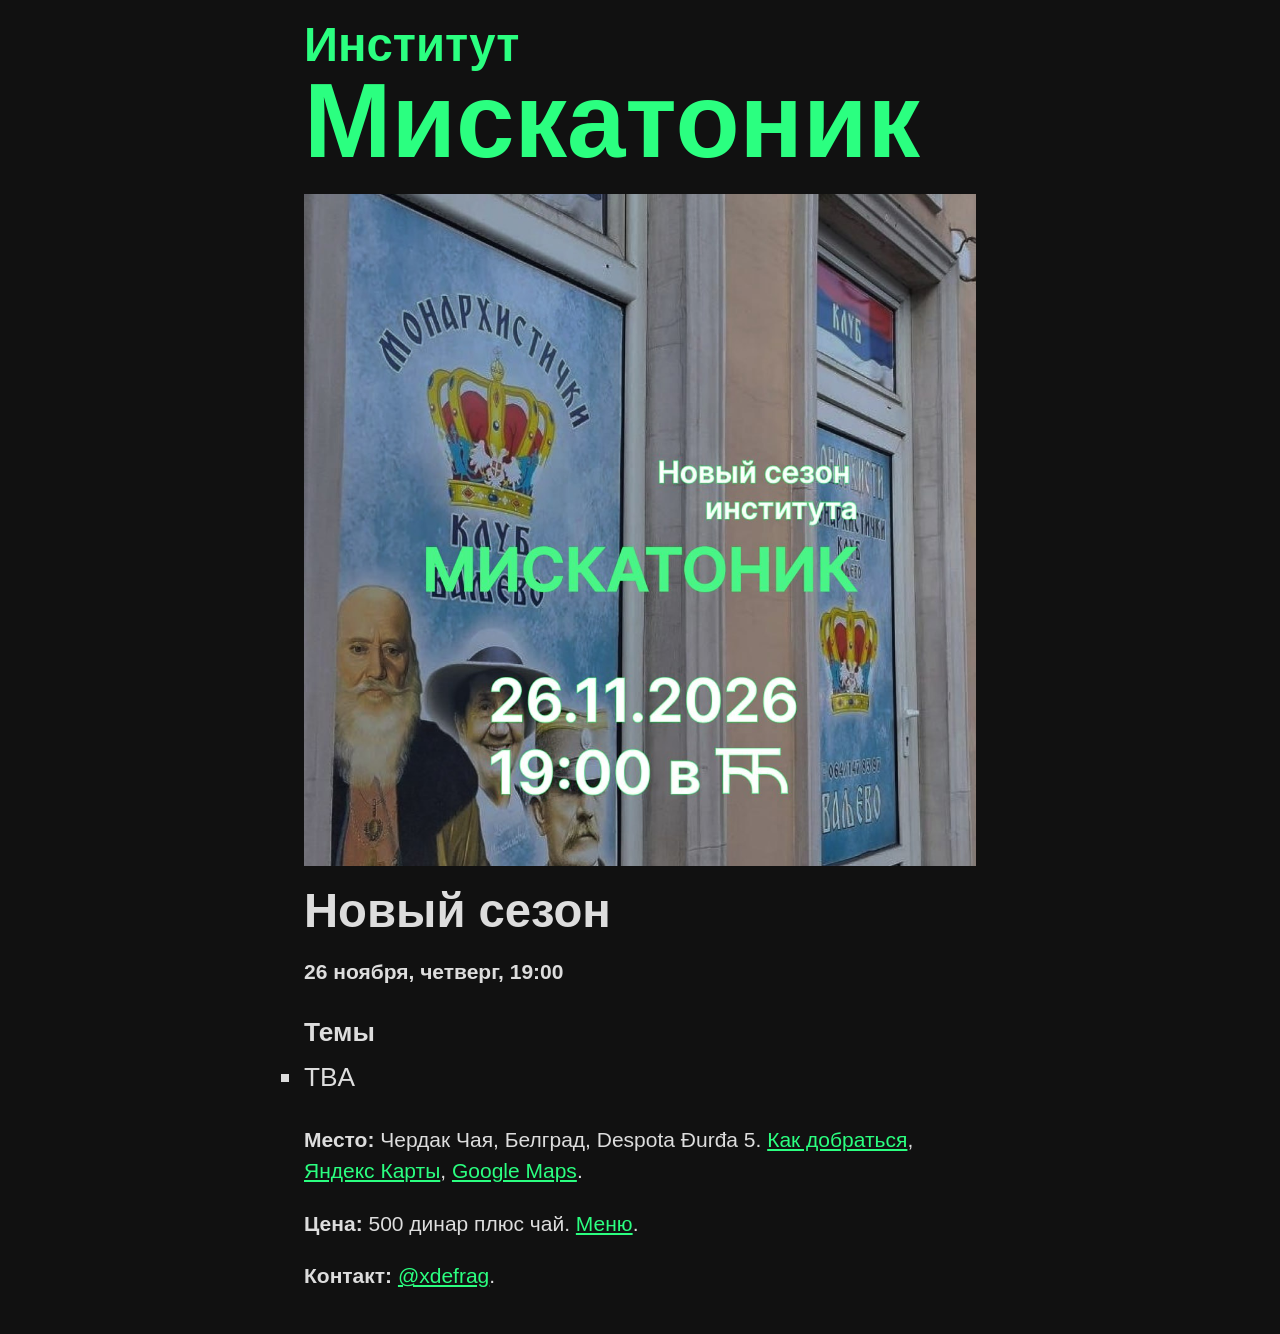
==== commit 7af7d5d8: "feat: update text" ====
--- a/docs/index.html
+++ b/docs/index.html
@@ -22,8 +22,6 @@
 
 <h1 class="f-subheadline-ns f2 lh-solid mt0 mb3 accent"><small class="f2-ns f4 db">Институт</small> Мискатоник</h1>
 
-<!-- Перед каждой встречей: заменить afisha.jpg и текст ниже.
-     Классы — из Tachyons (https://tachyons.io/docs/), свои только в style.css. -->
 <img class="db w-100 h-auto" src="afisha.jpg" width="1080" height="1080"
      alt="Афиша: новый сезон института Мискатоник, 26.11.2026, 19:00">
 
@@ -31,20 +29,19 @@
 
 <p class="b"><time datetime="2026-11-26T19:00">26 ноября, четверг, 19:00</time></p>
 
-<!-- Темы: по одной на строку, каждая в своём <li>…</li>. -->
 <h3 class="f4 mb1">Темы</h3>
 <ul class="f4 mt0 pl0-ns pl3 lst-square lsp-outside">
   <li>TBA</li>
 </ul>
 
-<p>Место: Чердак Чая, Белград, Despota Đurđa 5.
+<p><b>Место:</b> Чердак Чая, Белград, Despota Đurđa 5.
 <a href="https://t.me/cardak_caja/670">Как добраться</a>,
 <a href="https://yandex.com/maps/-/CHulU-nl">Яндекс Карты</a>,
 <a href="https://maps.app.goo.gl/wamKNVXH8pqMKkBo6">Google Maps</a>.</p>
 
-<p>Цена: 500 динар плюс чай. <a href="https://t.me/cardak_caja/645">Меню</a>.</p>
+<p><b>Цена:</b> 500 динар плюс чай. <a href="https://t.me/cardak_caja/645">Меню</a>.</p>
 
-<p>По всем вопросам пиши в Telegram: <a href="https://t.me/xdefrag">@xdefrag</a>.</p>
+<p><b>Контакт:</b> <a href="https://t.me/xdefrag">@xdefrag</a>.</p>
 
 </main>
 </body>
